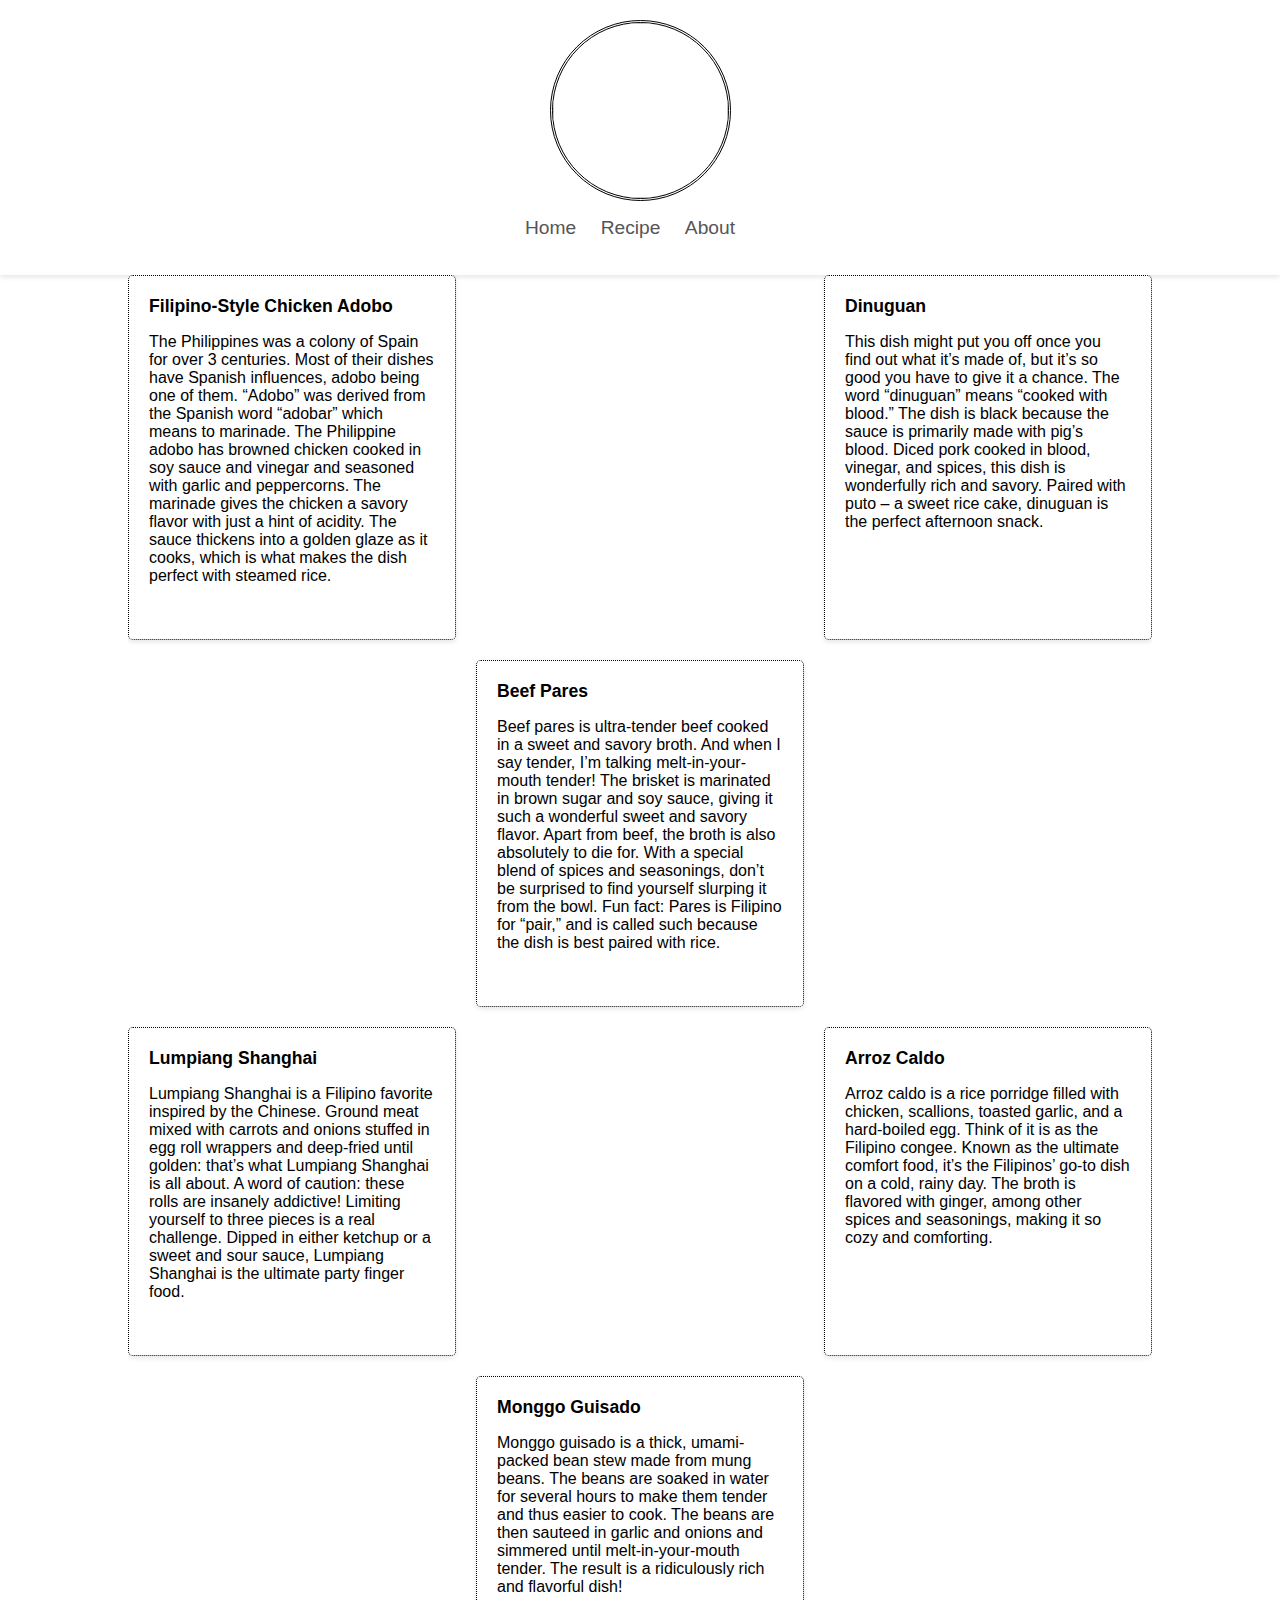
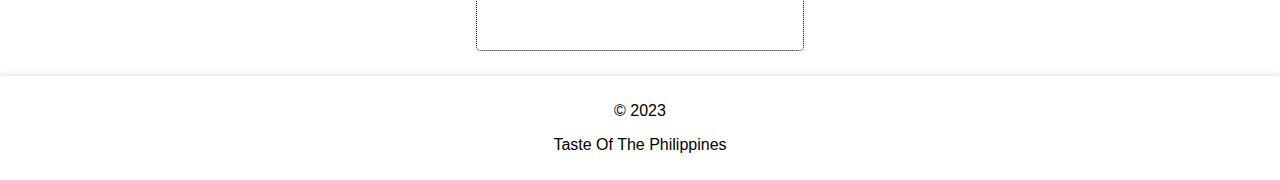
==== recipe.html @ d0f1b319 "Add files via upload" ====
<!DOCTYPE html>
<html>
<head>
  <title>Best Filipino Cuisine</title>
  <link rel="stylesheet" href="design.css">
  <link rel="icon" href="clogo.png">
</head>
<body>
  <header>
    <center>
    <img src="https://imgur.com/Ll71ewq.jpg" alt="" class="logo">
    <div class="container">
      <nav>
        <ul>
          <li><a href="website.html">Home</a></li>
          <li><a href="recipe.html">Recipe</a></li>
          <li><a href="#">About</a></li>
        </ul>
      </nav>
    </div>
  </center>
  </header>

  <main class="container">
    <article>
      <h2>Filipino-Style Chicken Adobo</h2>
        <p>The Philippines was a colony of Spain for over 3 centuries. Most of their dishes have Spanish influences, adobo being one of them.
        “Adobo” was derived from the Spanish word “adobar” which means to marinade.
        The Philippine adobo has browned chicken cooked in soy sauce and vinegar and seasoned with garlic and peppercorns. The marinade gives the chicken a savory flavor with just a hint of acidity. The sauce thickens into a golden glaze as it cooks, which is what makes the dish perfect with steamed rice.
        </p>
          <img src="" alt="">
    </article>
      <br>
    <article>
      <h2>Dinuguan</h2>
         <p>This dish might put you off once you find out what it’s made of, but it’s so good you have to give it a chance.
      The word “dinuguan” means “cooked with blood.” The dish is black because the sauce is primarily made with pig’s blood.
      Diced pork cooked in blood, vinegar, and spices, this dish is wonderfully rich and savory. Paired with puto – a sweet rice cake, dinuguan is the perfect afternoon snack.
         </p>
          <img src="" alt="">
    </article>
      <br>
    <article>
      <h2>Beef Pares</h2>
        <p>Beef pares is ultra-tender beef cooked in a sweet and savory broth. And when I say tender, I’m talking melt-in-your-mouth tender! 
        The brisket is marinated in brown sugar and soy sauce, giving it such a wonderful sweet and savory flavor. Apart from beef, the broth is also absolutely to die for. With a special blend of spices and seasonings, don’t be surprised to find yourself slurping it from the bowl.
        Fun fact: Pares is Filipino for “pair,” and is called such because the dish is best paired with rice.
       </p>
            <img src="" alt="">
    </article>
      <br>
    <article>
      <h2>Lumpiang Shanghai</h2>
        <p>Lumpiang Shanghai is a Filipino favorite inspired by the Chinese.
          Ground meat mixed with carrots and onions stuffed in egg roll wrappers and deep-fried until golden: that’s what Lumpiang Shanghai is all about.
          A word of caution: these rolls are insanely addictive! Limiting yourself to three pieces is a real challenge.
          Dipped in either ketchup or a sweet and sour sauce, Lumpiang Shanghai is the ultimate party finger food.
          </p>
            <img src="" alt="">
    </article>
      <br>
    <article>
      <h2>Arroz Caldo</h2>
        <p>Arroz caldo is a rice porridge filled with chicken, scallions, toasted garlic, and a hard-boiled egg. Think of it is as the Filipino congee.
          Known as the ultimate comfort food, it’s the Filipinos’ go-to dish on a cold, rainy day.
          The broth is flavored with ginger, among other spices and seasonings, making it so cozy and comforting.           
          </p>
            <img src="" alt="">
    </article>
      <br>
    <article>
      <h2>Monggo Guisado</h2>
        <p>Monggo guisado is a thick, umami-packed bean stew made from mung beans.
          The beans are soaked in water for several hours to make them tender and thus easier to cook. 
          The beans are then sauteed in garlic and onions and simmered until melt-in-your-mouth tender. The result is a ridiculously rich and flavorful dish!          
          </p>
            <img src="" alt="">
    </article>
      <br>
  </main>

  <footer>
    <p>&copy; 2023</p>
    <p>Taste Of The Philippines</p>
  </footer>
</body>
</html>
---- design.css ----
body {
    font-family: 'Arial', sans-serif;
    margin: 0;
    padding: 0;
    background-image: url("https://i.ibb.co/9ysDJC7/tile-background.png");
  }
  
  .container {
    width: 80%;
    margin: 0 auto;
    overflow: hidden;
  }
  
  header {
    padding: 20px 0;
    box-shadow: 0 2px 5px rgba(0,0,0,0.1);
	background-color: white;
  }
  
  header h1 {
    margin: 0;
    font-size: 2em;
  }
  
  nav ul {
    list-style: none;
    padding: 0;
  }
  
  nav ul li {
    display: inline;
    margin-right: 20px;
  }
  
  nav ul li a {
    text-decoration: none;
    color: #555;
    font-size: larger;
    font-family: 'Arial', sans-serif;
  }

  a:hover{
    color: rgb(202, 173, 8);
    padding: 10px;
    margin: 10px;
  }
  
  main {
    margin-top: 20px;
    display: grid;
    grid-template-columns: repeat(auto-fit, minmax(300px, 1fr));
    gap: 20px;
  }
  
  article {
    background-color: #Ffff;
    padding: 20px;
    border-radius: 5px;
    box-shadow: 0 2px 5px rgba(0,0,0,0.1);
	border-style: dotted;
	border-width: thin;
  }
  
  article h2 {
    margin-top: 0;
    font-size: 1.1em;
  }
  
  footer {
    text-align: center;
    padding: 10px 0;
    background-color: #Ffff;
    margin-top: 25px;
    box-shadow: 0 -2px 5px rgba(0,0,0,0.1);
  }

  .logo {
    border-radius: 500px;
    display: block;
    margin: auto;
    padding: 0;
    border-style: double;
    height: 175px;
    width: 175px;
  }
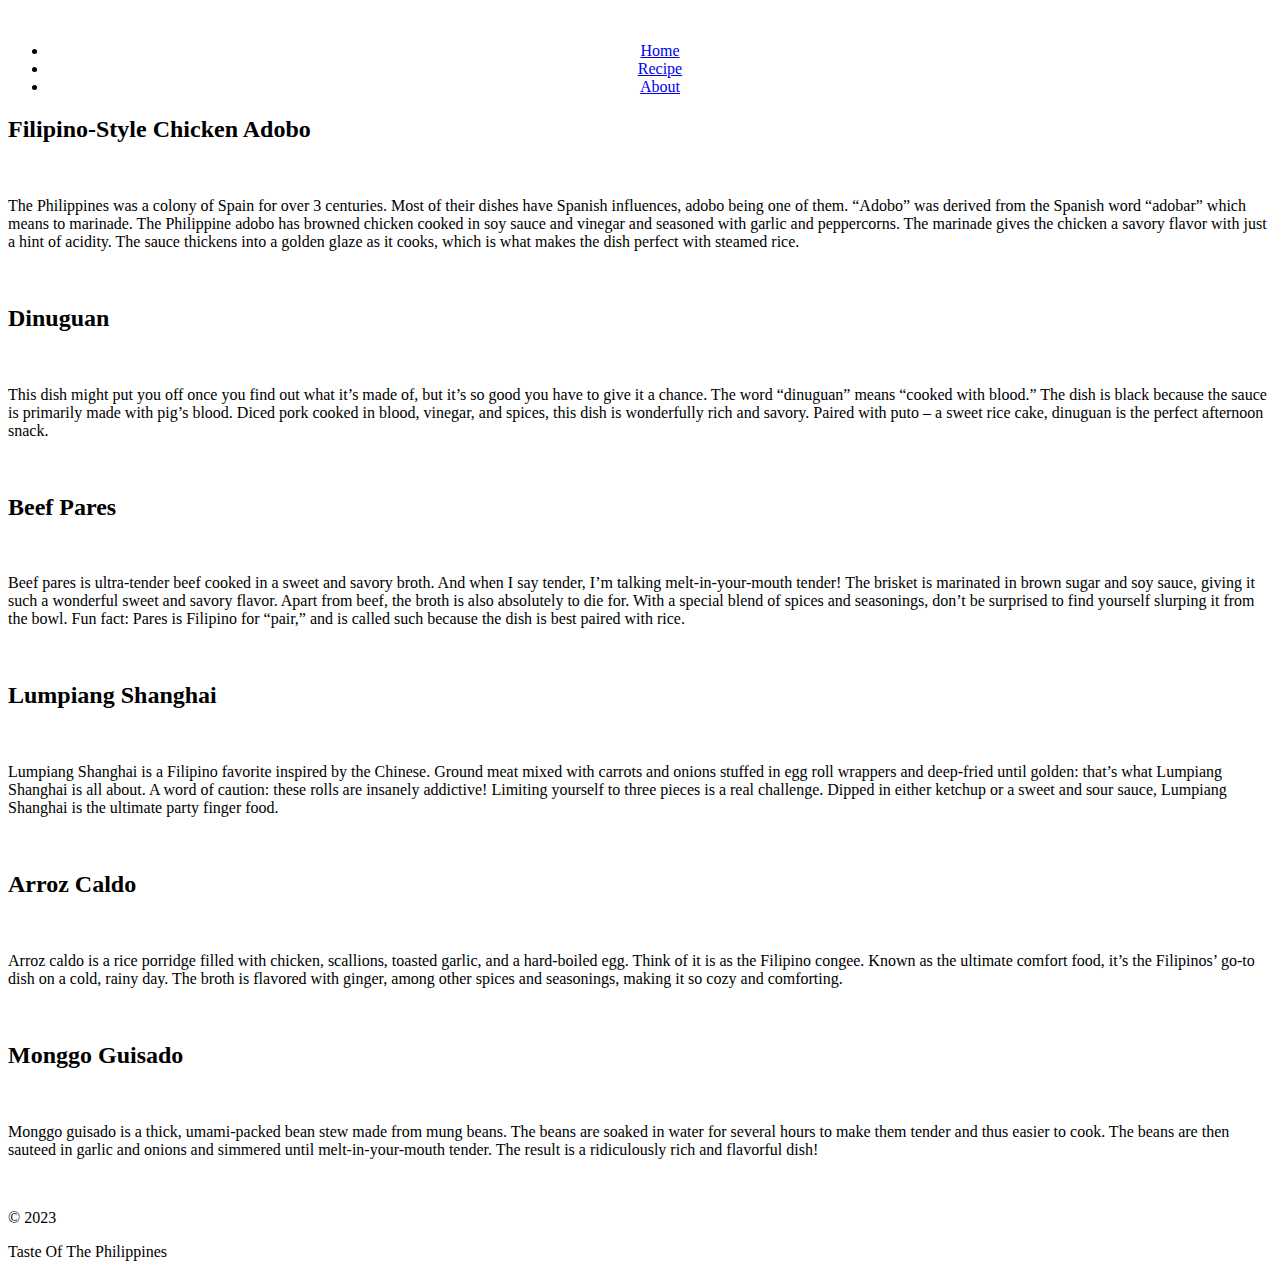
==== commit d66e53c2: "Update recipe.html" ====
--- a/recipe.html
+++ b/recipe.html
@@ -2,8 +2,11 @@
 <html>
 <head>
   <title>Best Filipino Cuisine</title>
-  <link rel="stylesheet" href="design.css">
+  <link rel="stylesheet" href="style.css">
   <link rel="icon" href="clogo.png">
+  <style>
+
+  </style>
 </head>
 <body>
   <header>
@@ -12,7 +15,7 @@
     <div class="container">
       <nav>
         <ul>
-          <li><a href="website.html">Home</a></li>
+          <li><a href="index.html">Home</a></li>
           <li><a href="recipe.html">Recipe</a></li>
           <li><a href="#">About</a></li>
         </ul>
@@ -21,62 +24,67 @@
   </center>
   </header>
 
-  <main class="container">
+  <main class="container"> 
+    <div class="box1">
     <article>
       <h2>Filipino-Style Chicken Adobo</h2>
+      <img src="adobo.jpg" alt="" height="250px">
         <p>The Philippines was a colony of Spain for over 3 centuries. Most of their dishes have Spanish influences, adobo being one of them.
         “Adobo” was derived from the Spanish word “adobar” which means to marinade.
         The Philippine adobo has browned chicken cooked in soy sauce and vinegar and seasoned with garlic and peppercorns. The marinade gives the chicken a savory flavor with just a hint of acidity. The sauce thickens into a golden glaze as it cooks, which is what makes the dish perfect with steamed rice.
         </p>
-          <img src="" alt="">
     </article>
       <br>
     <article>
       <h2>Dinuguan</h2>
+      <img src="dinuguan.jpg" alt="" height="250px">
          <p>This dish might put you off once you find out what it’s made of, but it’s so good you have to give it a chance.
       The word “dinuguan” means “cooked with blood.” The dish is black because the sauce is primarily made with pig’s blood.
       Diced pork cooked in blood, vinegar, and spices, this dish is wonderfully rich and savory. Paired with puto – a sweet rice cake, dinuguan is the perfect afternoon snack.
          </p>
-          <img src="" alt="">
     </article>
       <br>
     <article>
       <h2>Beef Pares</h2>
+      <img src="pares.jpg" alt="" height="250px">
         <p>Beef pares is ultra-tender beef cooked in a sweet and savory broth. And when I say tender, I’m talking melt-in-your-mouth tender! 
         The brisket is marinated in brown sugar and soy sauce, giving it such a wonderful sweet and savory flavor. Apart from beef, the broth is also absolutely to die for. With a special blend of spices and seasonings, don’t be surprised to find yourself slurping it from the bowl.
         Fun fact: Pares is Filipino for “pair,” and is called such because the dish is best paired with rice.
        </p>
-            <img src="" alt="">
     </article>
       <br>
+    </div>
+    <div>
     <article>
+    <div class="box2">
       <h2>Lumpiang Shanghai</h2>
+      <img src="lumpia.jpg" alt="" height="250px">
         <p>Lumpiang Shanghai is a Filipino favorite inspired by the Chinese.
           Ground meat mixed with carrots and onions stuffed in egg roll wrappers and deep-fried until golden: that’s what Lumpiang Shanghai is all about.
           A word of caution: these rolls are insanely addictive! Limiting yourself to three pieces is a real challenge.
           Dipped in either ketchup or a sweet and sour sauce, Lumpiang Shanghai is the ultimate party finger food.
           </p>
-            <img src="" alt="">
     </article>
       <br>
     <article>
       <h2>Arroz Caldo</h2>
+      <img src="aroz.jpg" alt="" height="250px">
         <p>Arroz caldo is a rice porridge filled with chicken, scallions, toasted garlic, and a hard-boiled egg. Think of it is as the Filipino congee.
           Known as the ultimate comfort food, it’s the Filipinos’ go-to dish on a cold, rainy day.
           The broth is flavored with ginger, among other spices and seasonings, making it so cozy and comforting.           
           </p>
-            <img src="" alt="">
     </article>
       <br>
     <article>
       <h2>Monggo Guisado</h2>
+      <img src="munggo.jpg" alt="" height="250px">
         <p>Monggo guisado is a thick, umami-packed bean stew made from mung beans.
           The beans are soaked in water for several hours to make them tender and thus easier to cook. 
           The beans are then sauteed in garlic and onions and simmered until melt-in-your-mouth tender. The result is a ridiculously rich and flavorful dish!          
           </p>
-            <img src="" alt="">
     </article>
       <br>
+    </div>
   </main>
 
   <footer>
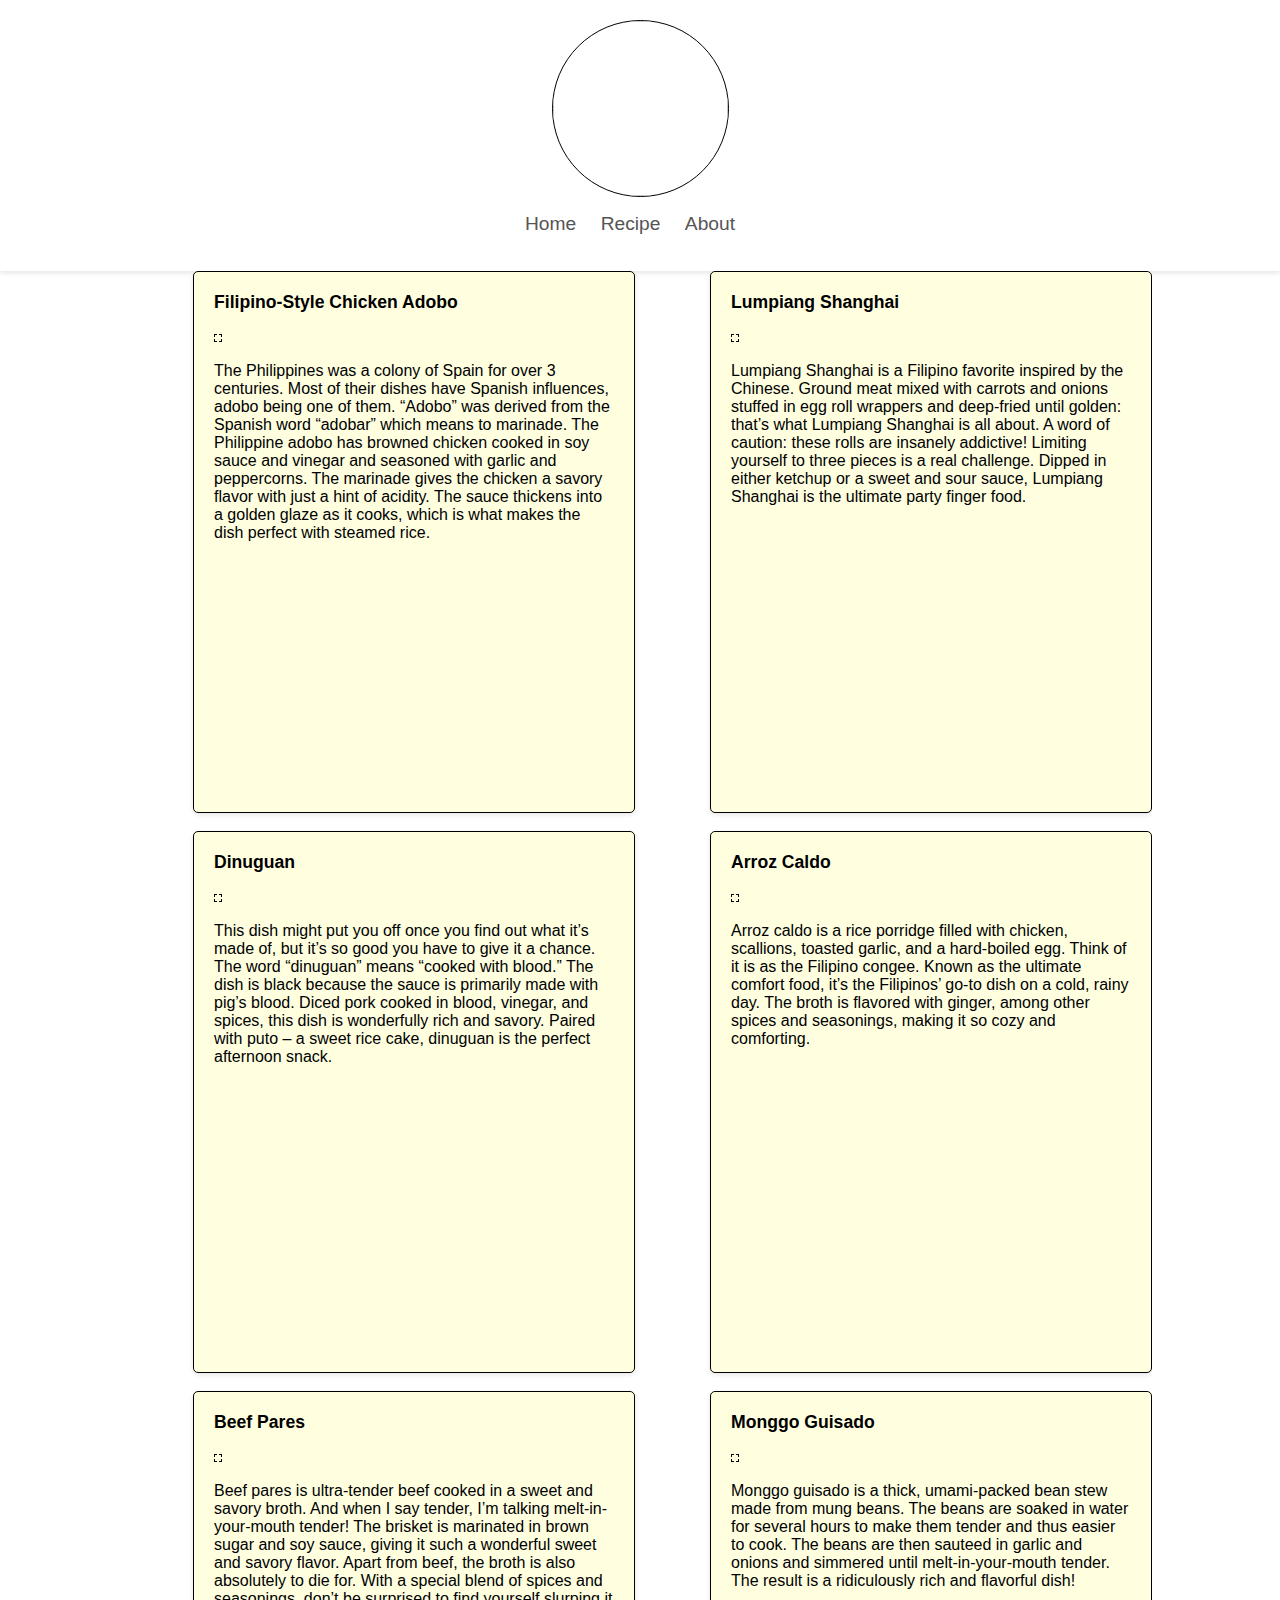
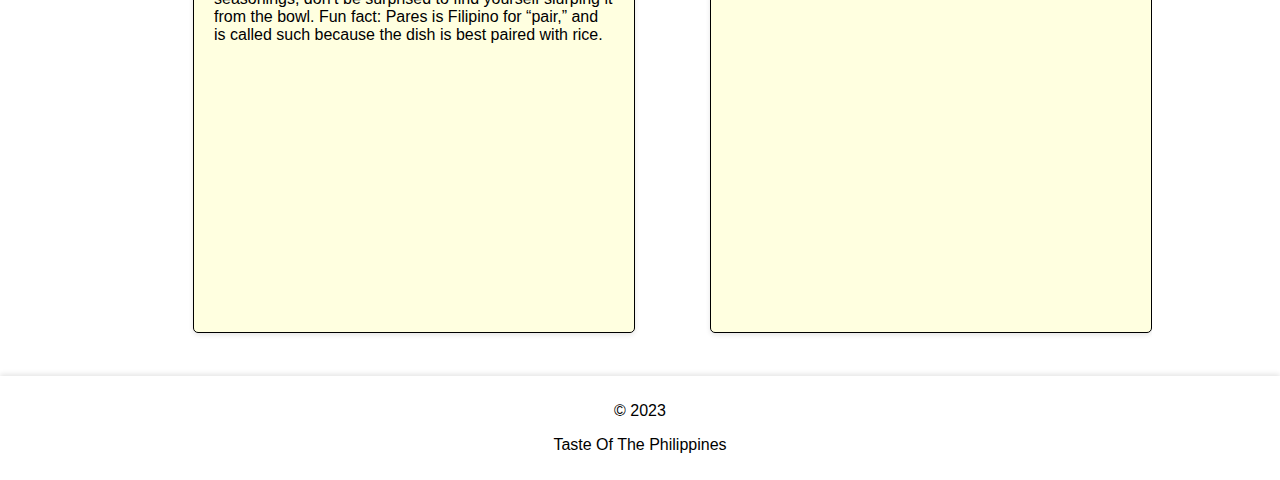
==== commit 548f4c08: "Update recipe.html" ====
--- a/recipe.html
+++ b/recipe.html
@@ -2,7 +2,7 @@
 <html>
 <head>
   <title>Best Filipino Cuisine</title>
-  <link rel="stylesheet" href="style.css">
+  <link rel="stylesheet" href="design.css">
   <link rel="icon" href="clogo.png">
   <style>
 
--- a/design.css
+++ b/design.css
@@ -0,0 +1,104 @@
+body {
+  font-family: 'Arial', sans-serif;
+  margin: 0;
+  padding: 0;
+  background-image: url("https://clipground.com/images/dot-pattern-png-10.png");
+background-size: 230px 230px;
+}
+
+.container {
+  width: 80%;
+  margin: 0 auto;
+  overflow: hidden;
+}
+
+
+
+header {
+  padding: 20px 0;
+  box-shadow: 0 2px 5px rgba(0,0,0,0.1);
+  background-color: white;
+}
+
+header h1 {
+  margin: 0;
+  font-size: 2em;
+}
+
+nav ul {
+  list-style: none;
+  padding: 0;
+}
+
+nav ul li {
+  display: inline;
+  margin-right: 20px;
+}
+
+nav ul li a {
+  text-decoration: none;
+  color: #555;
+  font-size: larger;
+  font-family: 'Arial', sans-serif;
+}
+
+a:hover{
+  color: rgb(202, 173, 8);
+  padding: 10px;
+  margin: 10px;
+}
+
+main {
+  margin-top: 20px;
+  align-content: center;
+  display: flex;
+  gap: 10px;
+}
+
+article {
+  width: 400px;
+  height: 500px;
+  background-color: #FFFFE0;
+  padding: 20px;
+  border-radius: 5px;
+  box-shadow: 0 2px 5px rgba(0,0,0,0.1);
+  border-style: double;
+  border-width: thin;
+}
+
+article h2 {
+  margin-top: 0;
+  font-size: 1.1em;
+}
+
+
+footer {
+  text-align: center;
+  padding: 10px 0;
+  background-color: #Ffff;
+  margin-top: 25px;
+  box-shadow: 0 -2px 5px rgba(0,0,0,0.1);
+}
+
+.logo {
+  border-radius: 500px;
+  display: block;
+  margin: auto;
+  padding: 0;
+  border-style: double;
+  border-width: thin;
+  height: 175px;
+  width: 175px;
+}
+.box1{
+  margin: auto;
+}
+.box2{
+  margin: auto;
+}
+img{
+  border-style: dashed;
+  border-color: black;
+  border-width: thin;
+  padding: 3px;
+}
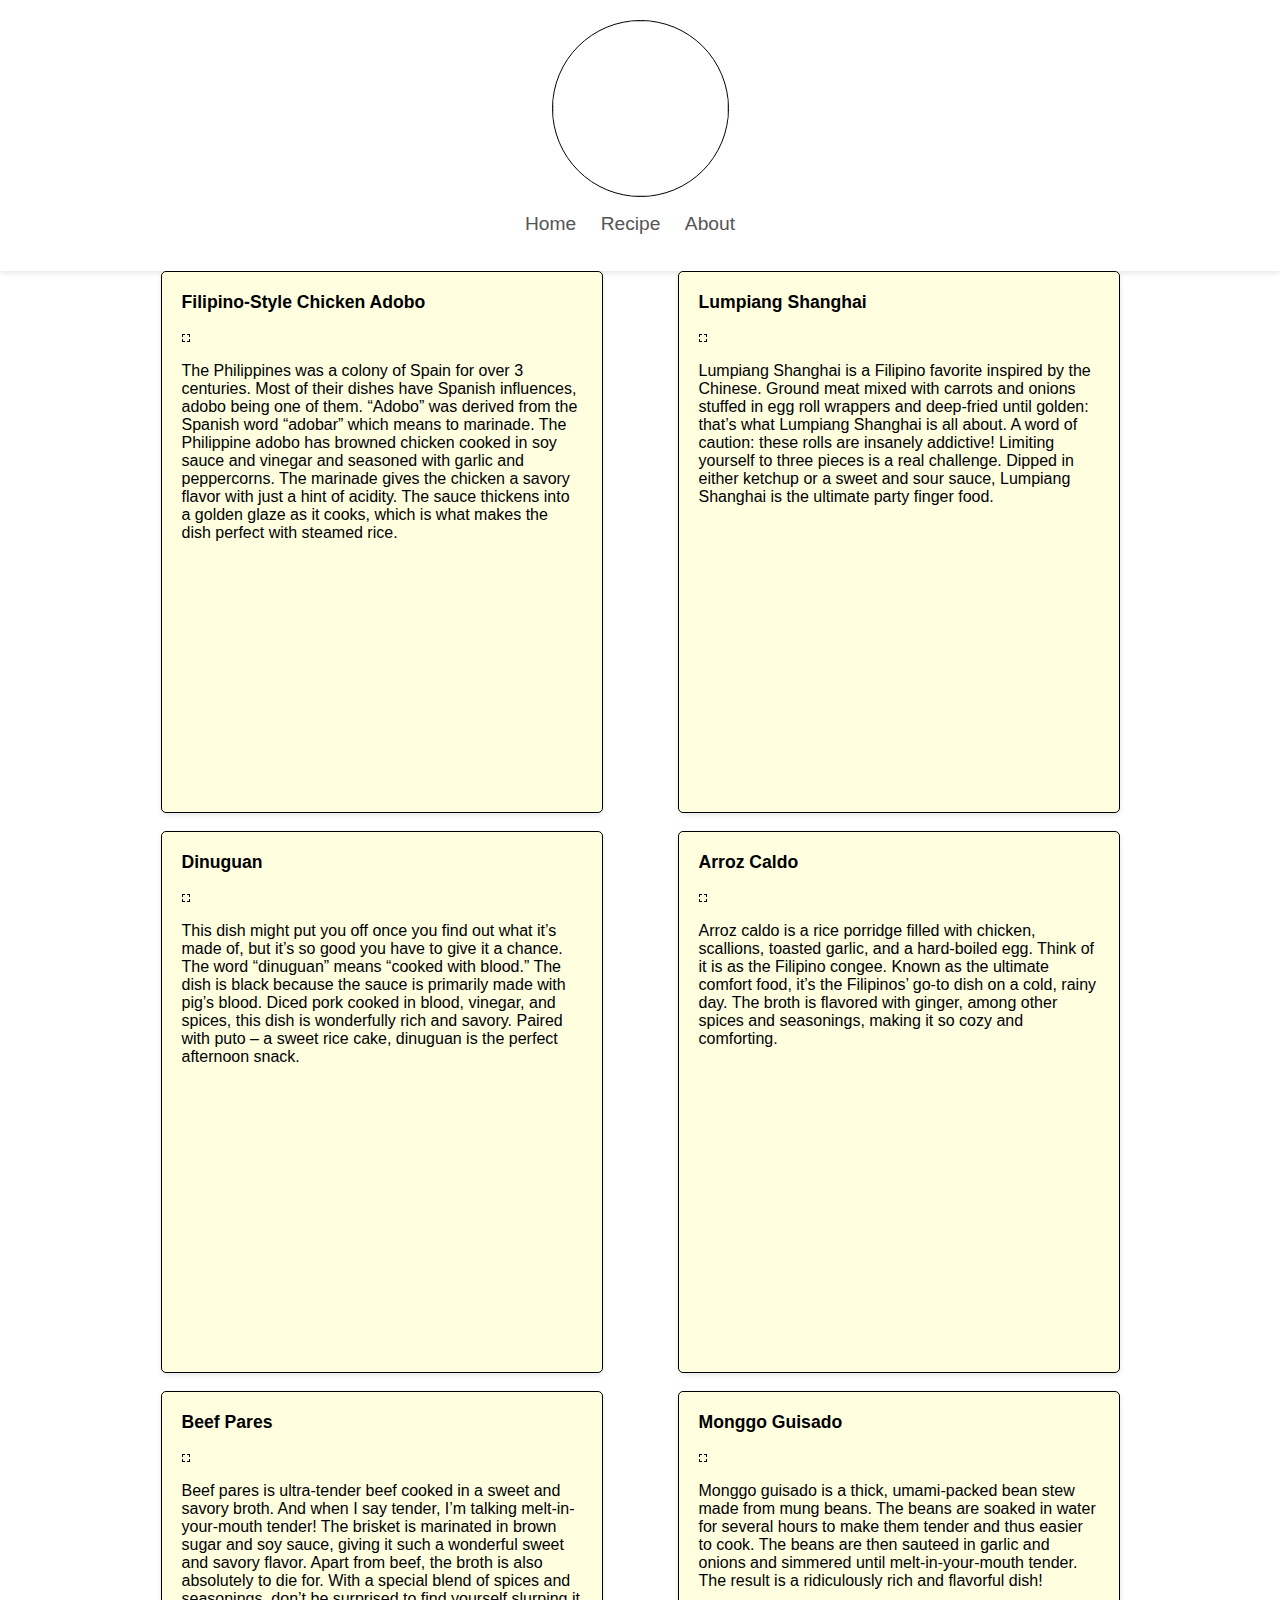
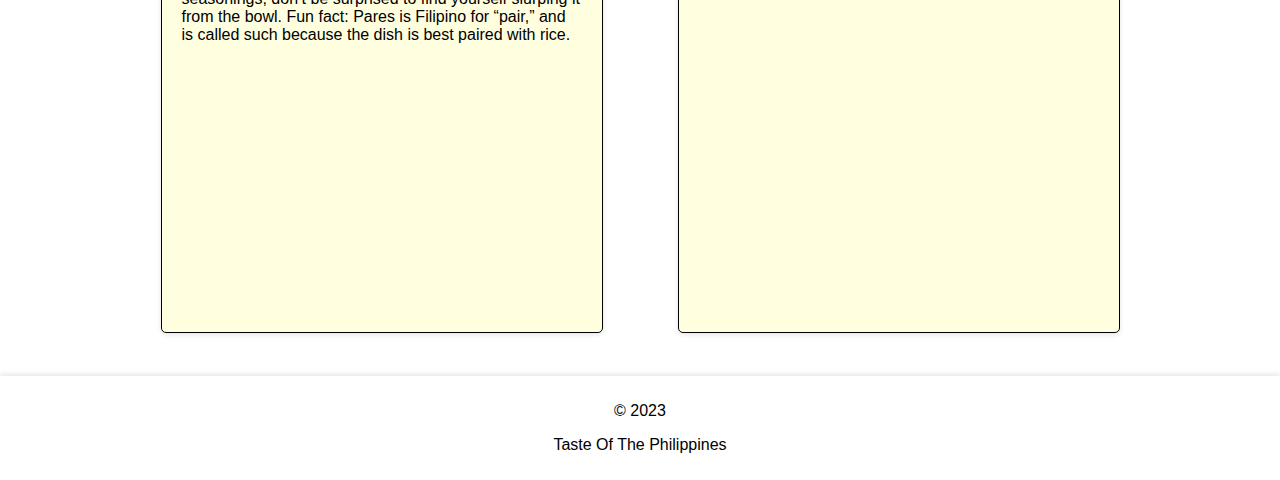
==== commit 10586762: "Update recipe.html" ====
--- a/recipe.html
+++ b/recipe.html
@@ -15,7 +15,7 @@
     <div class="container">
       <nav>
         <ul>
-          <li><a href="index.html">Home</a></li>
+          <li><a href="website.html">Home</a></li>
           <li><a href="recipe.html">Recipe</a></li>
           <li><a href="#">About</a></li>
         </ul>
@@ -26,37 +26,38 @@
 
   <main class="container"> 
     <div class="box1">
-    <article>
+     <article>
       <h2>Filipino-Style Chicken Adobo</h2>
       <img src="adobo.jpg" alt="" height="250px">
         <p>The Philippines was a colony of Spain for over 3 centuries. Most of their dishes have Spanish influences, adobo being one of them.
         “Adobo” was derived from the Spanish word “adobar” which means to marinade.
         The Philippine adobo has browned chicken cooked in soy sauce and vinegar and seasoned with garlic and peppercorns. The marinade gives the chicken a savory flavor with just a hint of acidity. The sauce thickens into a golden glaze as it cooks, which is what makes the dish perfect with steamed rice.
         </p>
-    </article>
+     </article>
       <br>
-    <article>
+     <article>
       <h2>Dinuguan</h2>
       <img src="dinuguan.jpg" alt="" height="250px">
          <p>This dish might put you off once you find out what it’s made of, but it’s so good you have to give it a chance.
       The word “dinuguan” means “cooked with blood.” The dish is black because the sauce is primarily made with pig’s blood.
       Diced pork cooked in blood, vinegar, and spices, this dish is wonderfully rich and savory. Paired with puto – a sweet rice cake, dinuguan is the perfect afternoon snack.
          </p>
-    </article>
+     </article>
       <br>
-    <article>
+     <article>
       <h2>Beef Pares</h2>
       <img src="pares.jpg" alt="" height="250px">
         <p>Beef pares is ultra-tender beef cooked in a sweet and savory broth. And when I say tender, I’m talking melt-in-your-mouth tender! 
         The brisket is marinated in brown sugar and soy sauce, giving it such a wonderful sweet and savory flavor. Apart from beef, the broth is also absolutely to die for. With a special blend of spices and seasonings, don’t be surprised to find yourself slurping it from the bowl.
         Fun fact: Pares is Filipino for “pair,” and is called such because the dish is best paired with rice.
        </p>
-    </article>
+     </article>
       <br>
-    </div>
-    <div>
-    <article>
+     </div>
+     
+    
     <div class="box2">
+	 <article>
       <h2>Lumpiang Shanghai</h2>
       <img src="lumpia.jpg" alt="" height="250px">
         <p>Lumpiang Shanghai is a Filipino favorite inspired by the Chinese.
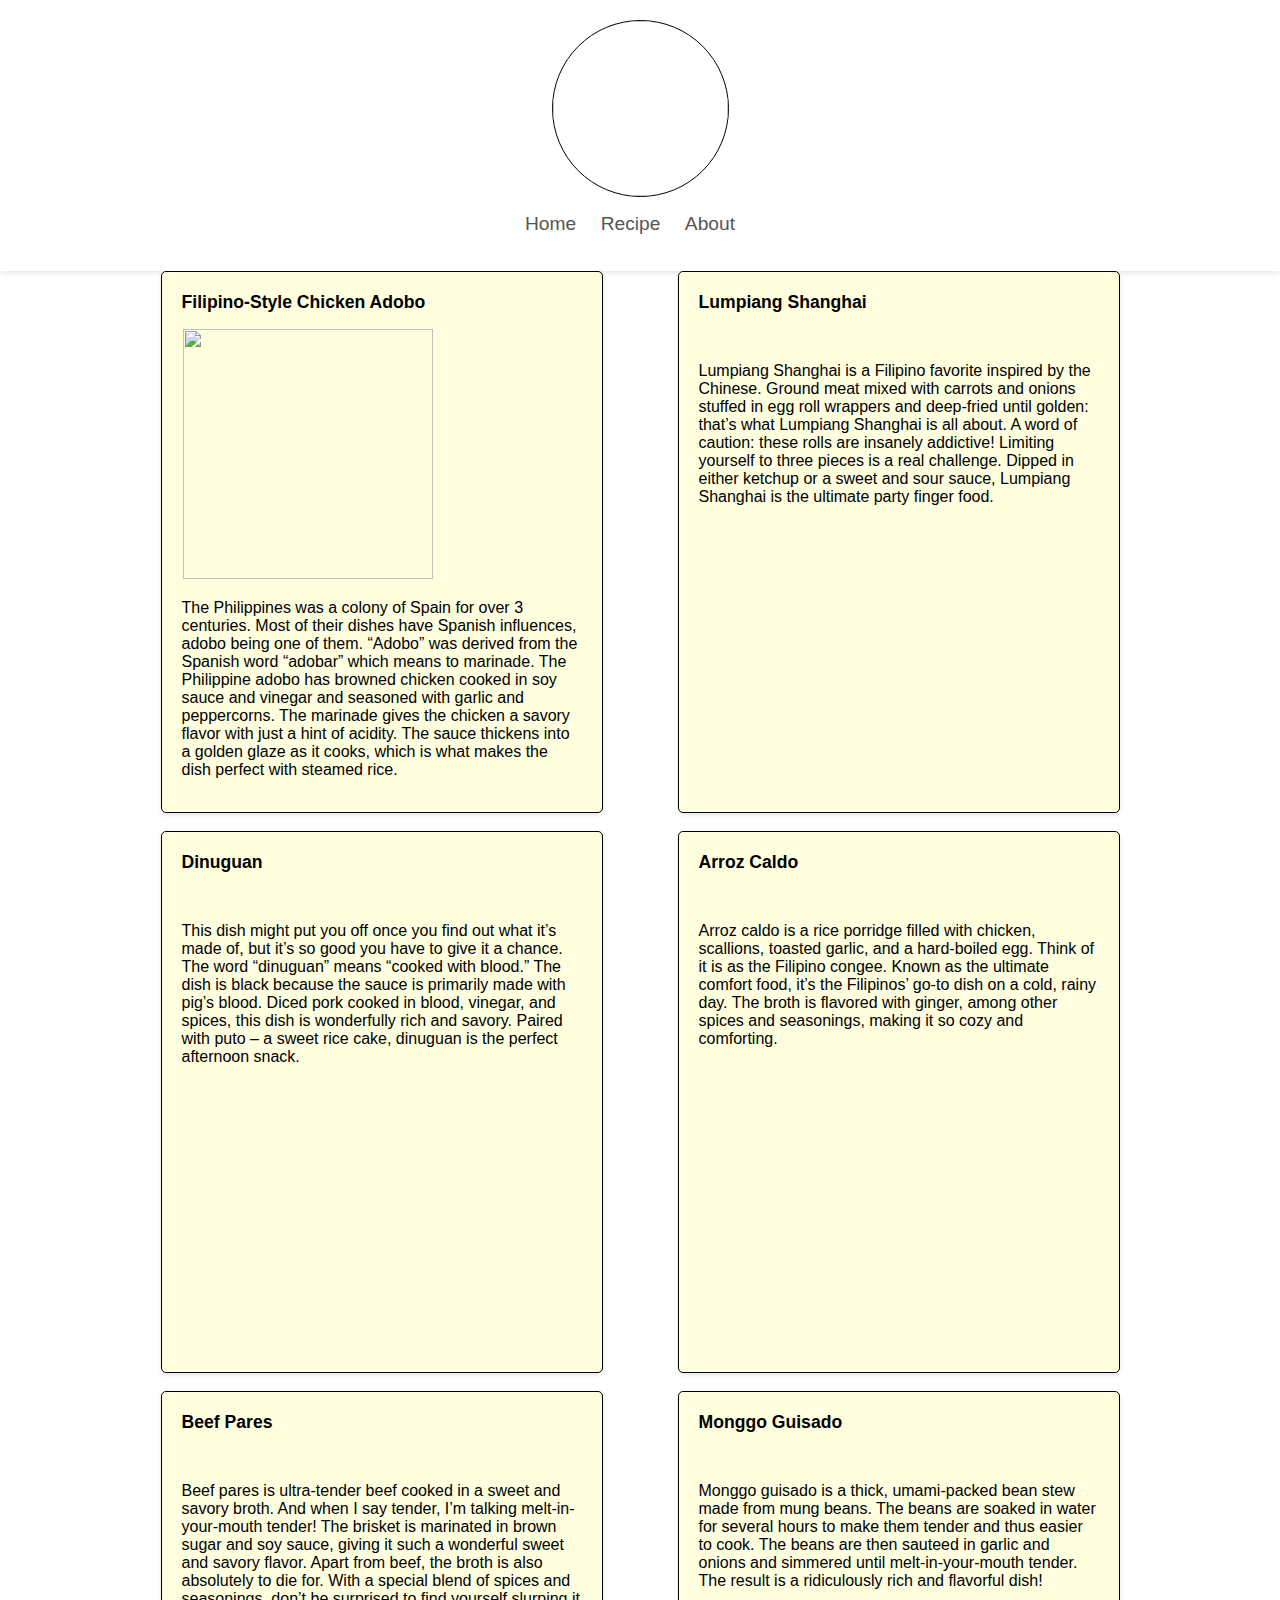
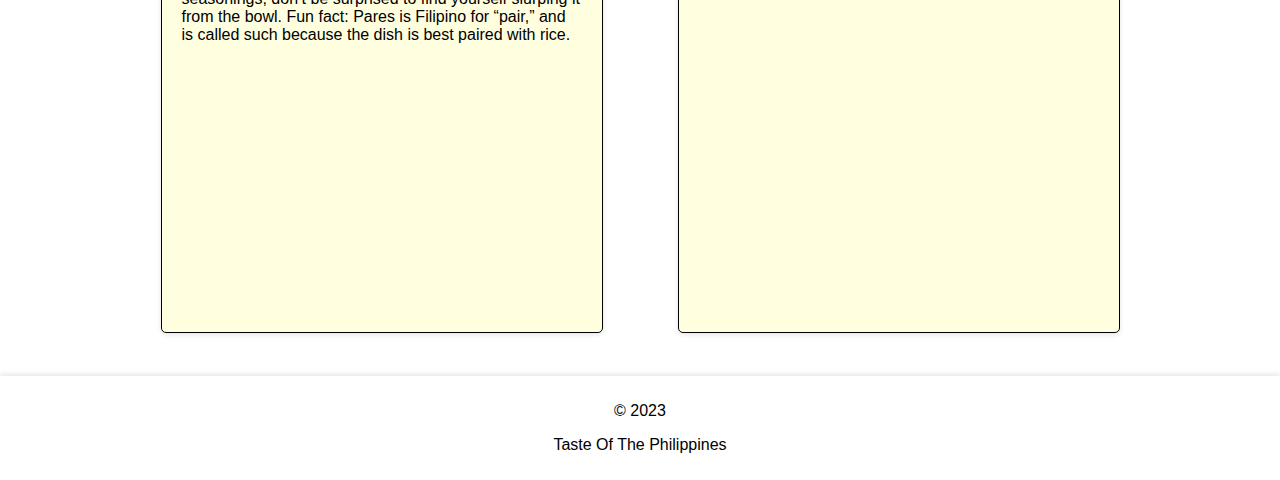
==== commit cc4ced52: "Update recipe.html" ====
--- a/recipe.html
+++ b/recipe.html
@@ -5,7 +5,9 @@
   <link rel="stylesheet" href="design.css">
   <link rel="icon" href="clogo.png">
   <style>
-
+    .adobopic {
+	 border-radius: 50%;
+	}
   </style>
 </head>
 <body>
@@ -28,7 +30,9 @@
     <div class="box1">
      <article>
       <h2>Filipino-Style Chicken Adobo</h2>
-      <img src="adobo.jpg" alt="" height="250px">
+	   <div class="adobopic">
+        <img src="https://i.ibb.co/hWqFL1R/adobo.jpg" alt="" height="250px" width="250px">
+	   </div>
         <p>The Philippines was a colony of Spain for over 3 centuries. Most of their dishes have Spanish influences, adobo being one of them.
         “Adobo” was derived from the Spanish word “adobar” which means to marinade.
         The Philippine adobo has browned chicken cooked in soy sauce and vinegar and seasoned with garlic and peppercorns. The marinade gives the chicken a savory flavor with just a hint of acidity. The sauce thickens into a golden glaze as it cooks, which is what makes the dish perfect with steamed rice.
@@ -37,7 +41,7 @@
       <br>
      <article>
       <h2>Dinuguan</h2>
-      <img src="dinuguan.jpg" alt="" height="250px">
+      <img src="https://i.ibb.co/319nSBf/376507866-674958457774981-8628501893523362255-n.jpg" alt="" height="250px">
          <p>This dish might put you off once you find out what it’s made of, but it’s so good you have to give it a chance.
       The word “dinuguan” means “cooked with blood.” The dish is black because the sauce is primarily made with pig’s blood.
       Diced pork cooked in blood, vinegar, and spices, this dish is wonderfully rich and savory. Paired with puto – a sweet rice cake, dinuguan is the perfect afternoon snack.
@@ -46,7 +50,7 @@
       <br>
      <article>
       <h2>Beef Pares</h2>
-      <img src="pares.jpg" alt="" height="250px">
+      <img src="https://i.ibb.co/CvXmY5b/387339601-366570672439321-1469579339990237045-n.jpg" alt="" height="250px">
         <p>Beef pares is ultra-tender beef cooked in a sweet and savory broth. And when I say tender, I’m talking melt-in-your-mouth tender! 
         The brisket is marinated in brown sugar and soy sauce, giving it such a wonderful sweet and savory flavor. Apart from beef, the broth is also absolutely to die for. With a special blend of spices and seasonings, don’t be surprised to find yourself slurping it from the bowl.
         Fun fact: Pares is Filipino for “pair,” and is called such because the dish is best paired with rice.
@@ -59,7 +63,7 @@
     <div class="box2">
 	 <article>
       <h2>Lumpiang Shanghai</h2>
-      <img src="lumpia.jpg" alt="" height="250px">
+      <img src="https://i.ibb.co/GcFTpC8/370289863-887408572521810-5634910254878144731-n.jpg" alt="" height="250px">
         <p>Lumpiang Shanghai is a Filipino favorite inspired by the Chinese.
           Ground meat mixed with carrots and onions stuffed in egg roll wrappers and deep-fried until golden: that’s what Lumpiang Shanghai is all about.
           A word of caution: these rolls are insanely addictive! Limiting yourself to three pieces is a real challenge.
@@ -69,7 +73,7 @@
       <br>
     <article>
       <h2>Arroz Caldo</h2>
-      <img src="aroz.jpg" alt="" height="250px">
+      <img src="https://i.ibb.co/VDZ5M2p/368511995-718223677035446-311409567925887912-n.jpg" alt="" height="250px">
         <p>Arroz caldo is a rice porridge filled with chicken, scallions, toasted garlic, and a hard-boiled egg. Think of it is as the Filipino congee.
           Known as the ultimate comfort food, it’s the Filipinos’ go-to dish on a cold, rainy day.
           The broth is flavored with ginger, among other spices and seasonings, making it so cozy and comforting.           
@@ -78,7 +82,7 @@
       <br>
     <article>
       <h2>Monggo Guisado</h2>
-      <img src="munggo.jpg" alt="" height="250px">
+      <img src="https://i.ibb.co/89ZxbbR/400424964-301745259492385-4621261039897848786-n.jpg" alt="" height="250px">
         <p>Monggo guisado is a thick, umami-packed bean stew made from mung beans.
           The beans are soaked in water for several hours to make them tender and thus easier to cook. 
           The beans are then sauteed in garlic and onions and simmered until melt-in-your-mouth tender. The result is a ridiculously rich and flavorful dish!          
--- a/design.css
+++ b/design.css
@@ -97,8 +97,7 @@
   margin: auto;
 }
 img{
-  border-style: dashed;
   border-color: black;
   border-width: thin;
-  padding: 3px;
+  padding: 1px;
 }
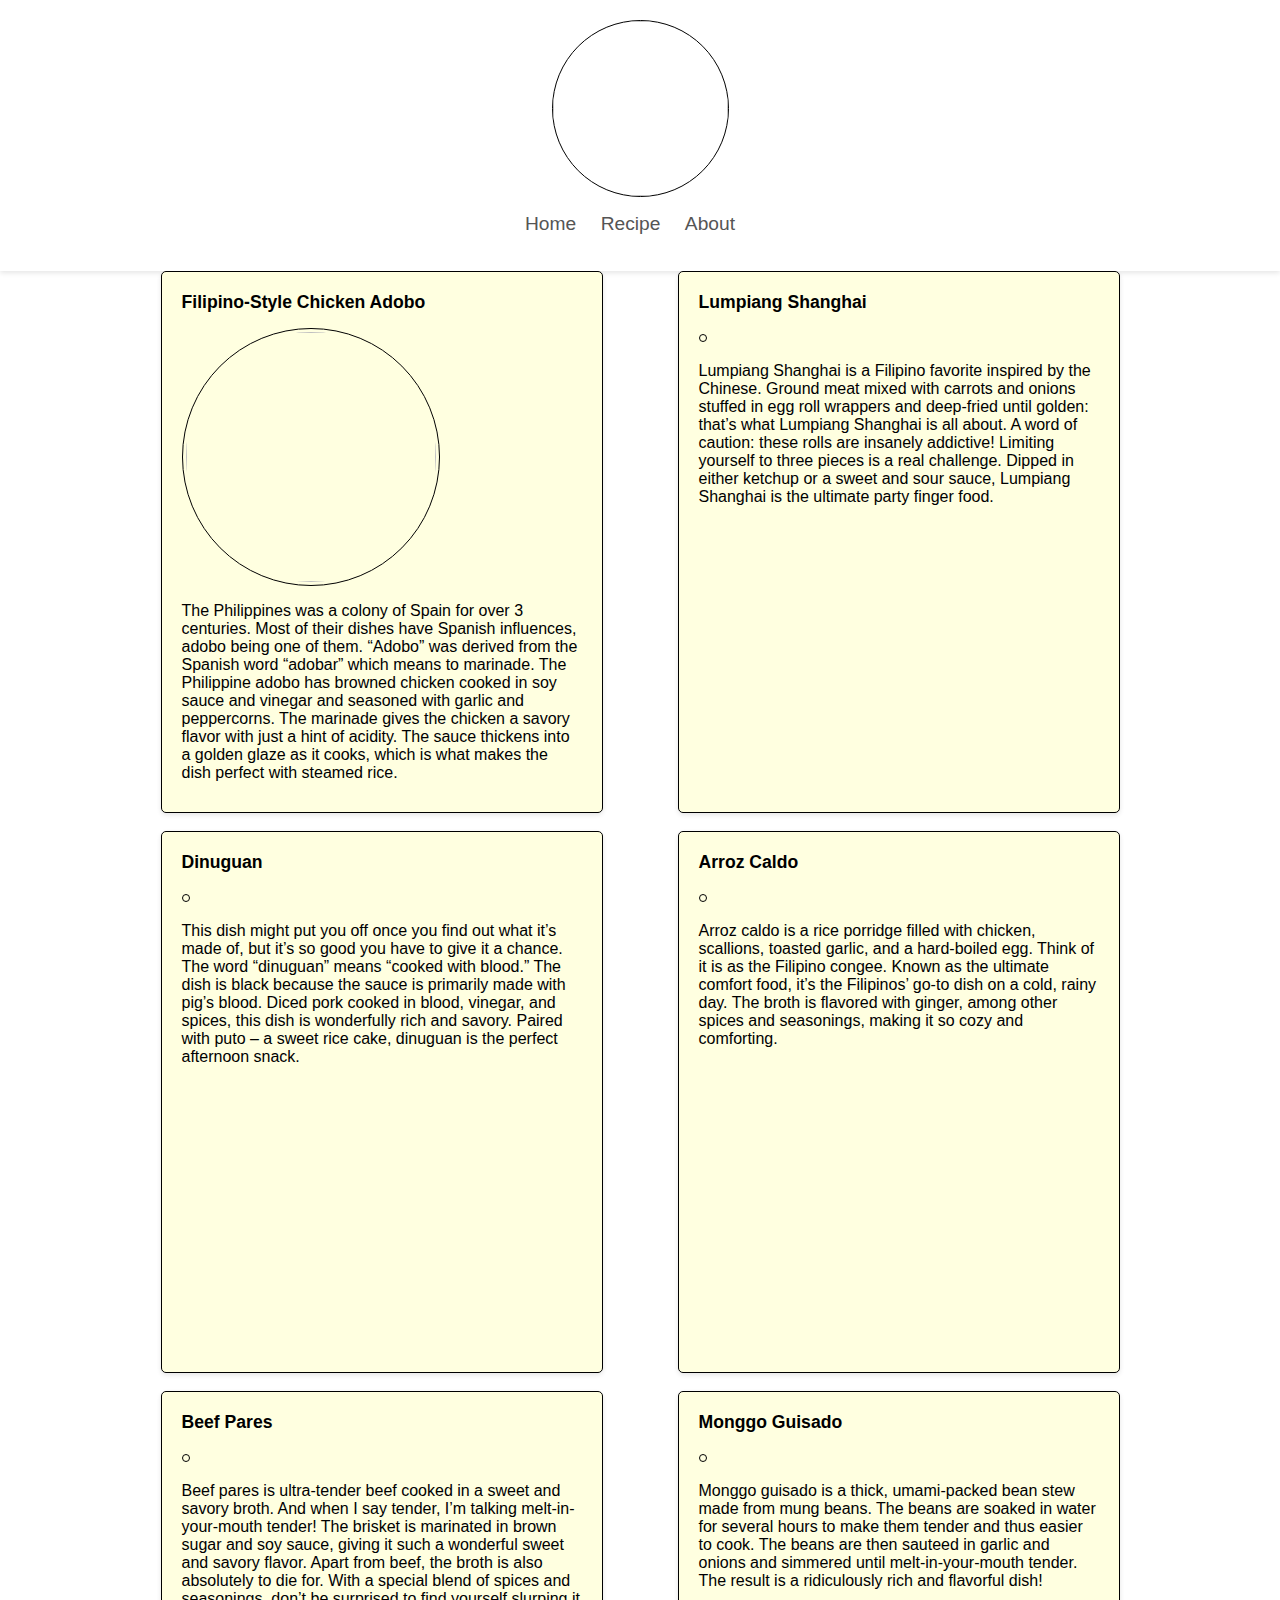
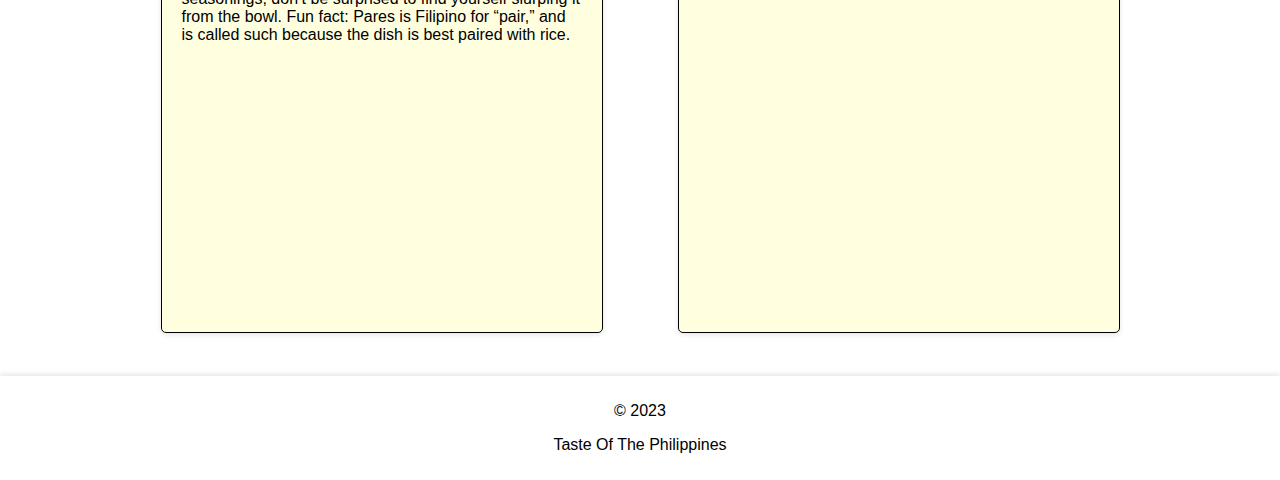
==== commit be6d9e8d: "Update recipe.html" ====
--- a/recipe.html
+++ b/recipe.html
@@ -19,7 +19,7 @@
         <ul>
           <li><a href="website.html">Home</a></li>
           <li><a href="recipe.html">Recipe</a></li>
-          <li><a href="#">About</a></li>
+          <li><a href="about.html">About</a></li>
         </ul>
       </nav>
     </div>
--- a/design.css
+++ b/design.css
@@ -96,8 +96,21 @@
 .box2{
   margin: auto;
 }
-img{
+article img{
+  border-radius: 500px;
+  border-style: double;
   border-color: black;
   border-width: thin;
-  padding: 1px;
+  padding: 3px;
 }
+
+.wordbox{
+  width: auto;
+  height: auto;
+  background-color: #FFFFE0;
+  padding: 20px;
+  border-radius: 5px;
+  box-shadow: 0 2px 5px rgba(0,0,0,0.1);
+  border-style: double;
+  border-width: thin;
+}
